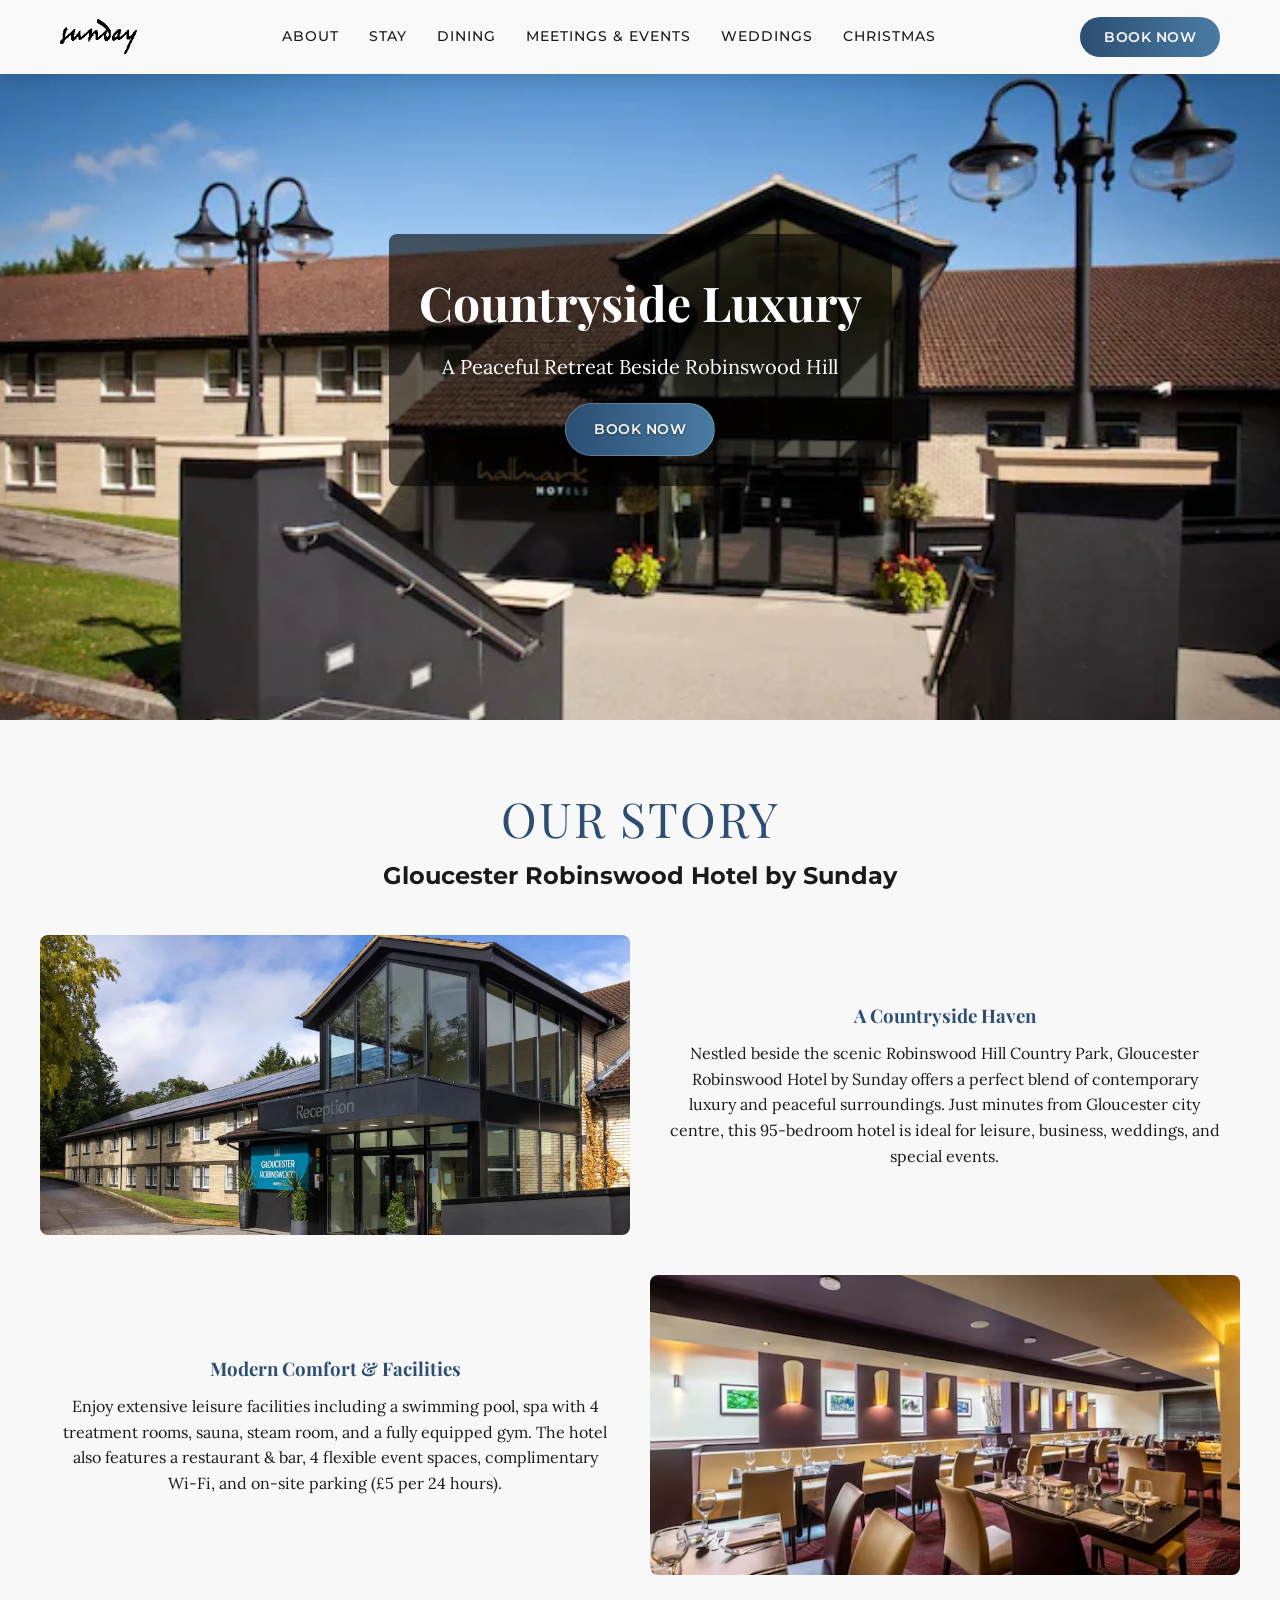
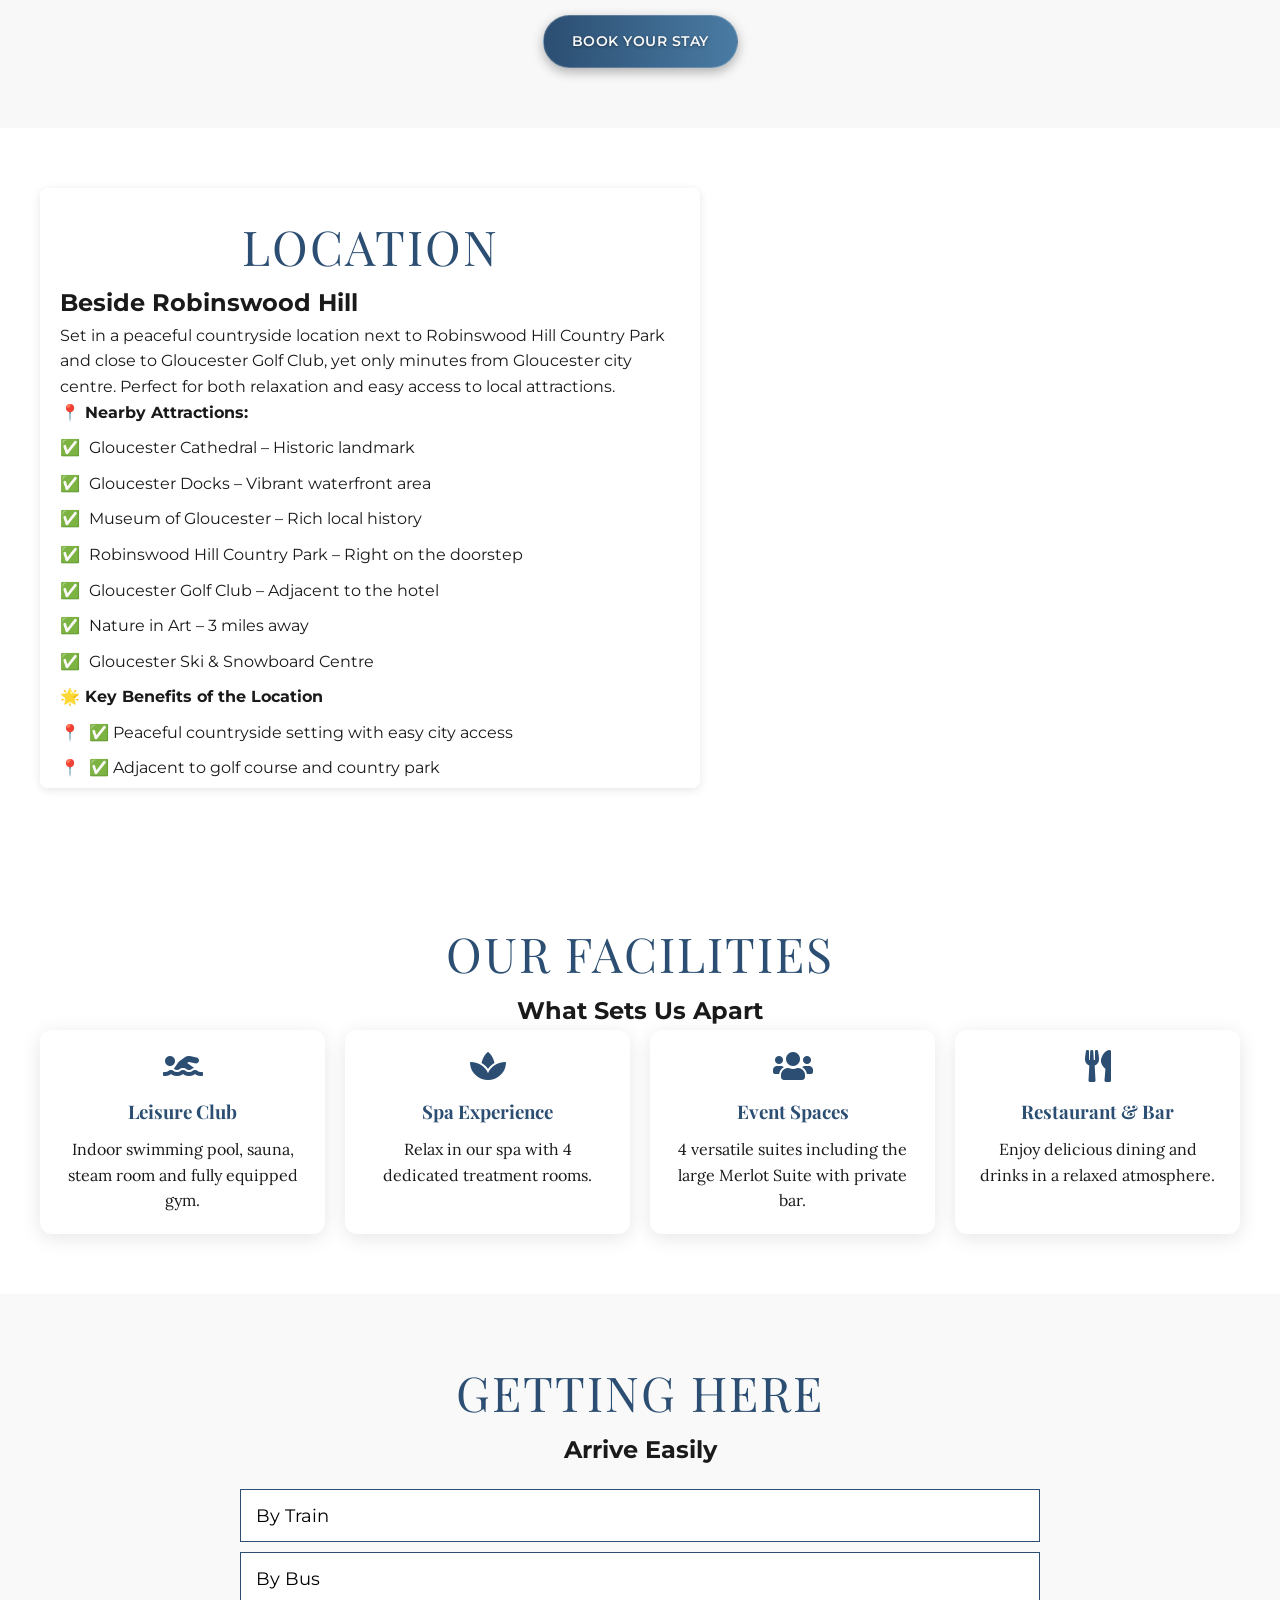
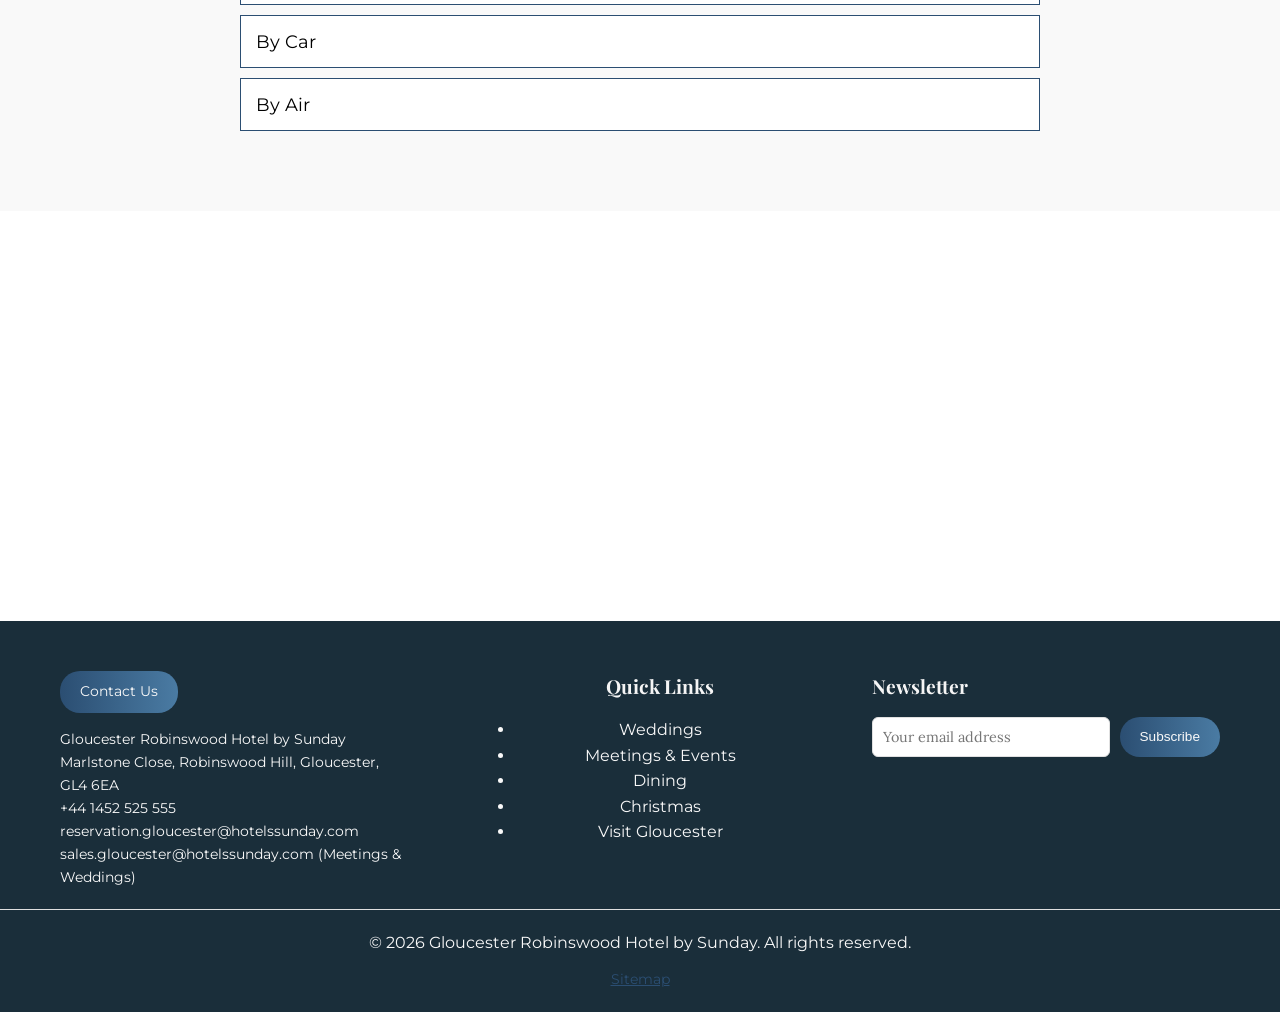
==== about.html @ 358e743c "upload" ====
<!doctype html>
<html lang="en">
  <head>
    <meta charset="UTF-8" />
    <meta name="viewport" content="width=device-width, initial-scale=1.0" />
    <meta
      name="description"
      content="Gloucester Robinswood Hotel by Sunday – Discover our luxury countryside hotel beside Robinswood Hill Country Park with 95 rooms, swimming pool, spa, gym, restaurant and versatile event spaces."
    />
    <meta
      name="keywords"
      content="Gloucester Robinswood Hotel, Robinswood Hotel Gloucester, luxury hotel Gloucester, hotel with swimming pool Gloucester, weddings Gloucester, meetings Gloucester"
    />
    <meta name="author" content="Gloucester Robinswood Hotel by Sunday" />
    <meta name="robots" content="index, follow" />

    <!-- Open Graph Meta Tags -->
    <meta property="og:title" content="Gloucester Robinswood Hotel by Sunday" />
    <meta
      property="og:description"
      content="Luxury countryside hotel beside Robinswood Hill Country Park offering 95 rooms, leisure facilities, spa, gym and event spaces."
    />
    <meta
      property="og:image"
      content="https://rougemonthotel.booksundays.com/images/exeter-cathedral-view.jpg"
    />
    <meta
      property="og:url"
      content="https://robinswoodhotel.booksundays.com/about.html"
    />
    <meta property="og:type" content="website" />

    <!-- Twitter Card Meta Tags -->
    <meta name="twitter:card" content="summary_large_image" />
    <meta
      name="twitter:title"
      content="Gloucester Robinswood Hotel by Sunday"
    />
    <meta
      name="twitter:description"
      content="Luxury countryside hotel beside Robinswood Hill Country Park offering 95 rooms, leisure facilities, spa, gym and event spaces."
    />
    <meta
      name="twitter:image"
      content="https://rougemonthotel.booksundays.com/images/exeter-cathedral-view.jpg"
    />

    <title>About Gloucester Robinswood Hotel by Sunday</title>
    <link rel="stylesheet" href="styles.css" />
    <link rel="stylesheet" href="about.css" />
    <link
      rel="stylesheet"
      href="https://cdnjs.cloudflare.com/ajax/libs/font-awesome/5.15.4/css/all.min.css"
    />
    <link rel="preconnect" href="https://fonts.googleapis.com" />
    <link rel="preconnect" href="https://fonts.gstatic.com" crossorigin />
    <link
      rel="icon"
      href="https://rougemonthotel.booksundays.com/images/favicon.ico"
      type="image/png"
      sizes="48x48"
    />
    <link
      rel="apple-touch-icon"
      href="https://rougemonthotel.booksundays.com/images/favicon.ico"
    />
    <link
      href="https://fonts.googleapis.com/css2?family=Montserrat:wght@400;500;700&family=Playfair+Display:wght@600&family=Lora:wght@400;500&display=swap"
      rel="stylesheet"
    />

    <!-- Structured Data (JSON-LD) -->
    <script type="application/ld+json">
      {
        "@context": "https://schema.org",
        "@type": "Hotel",
        "name": "Gloucester Robinswood Hotel by Sunday",
        "description": "Luxury countryside hotel beside Robinswood Hill Country Park with swimming pool, spa, gym, restaurant and event spaces.",
        "address": {
          "@type": "PostalAddress",
          "streetAddress": "Marlstone Close, Robinswood Hill",
          "addressLocality": "Gloucester",
          "addressRegion": "Gloucestershire",
          "postalCode": "GL4 6EA",
          "addressCountry": "UK"
        },
        "telephone": "+44 1452 525 555",
        "email": "reservation.gloucester@hotelssunday.com",
        "logo": "https://rougemonthotel.booksundays.com/images/favicon.ico",
        "url": "https://robinswoodhotel.booksundays.com/",
        "image": "https://rougemonthotel.booksundays.com/images/exeter-cathedral-view.jpg",
        "starRating": {
          "@type": "Rating",
          "ratingValue": "4"
        }
      }
    </script>
  </head>
  <body>
    <!-- Preloader -->
    <div class="preloader">
      <div class="loader"></div>
    </div>

    <!-- Header -->
    <header class="site-header">
      <div class="header-container">
        <div class="logo">
          <a href="index.html"
            ><img
              src="images/output-onlinepngtools.png"
              alt="Gloucester Robinswood Hotel by Sunday Logo"
              loading="lazy"
          /></a>
        </div>
        <div class="nav-container">
          <nav class="main-navigation" aria-label="Main Navigation">
            <ul class="nav-menu">
              <li class="has-dropdown">
                <a href="#about" aria-haspopup="true" aria-expanded="false"
                  >About</a
                >
                <ul class="dropdown-menu" aria-label="About submenu">
                  <li><a href="about.html">Our Story</a></li>
                  <li><a href="contact.html">Contact Us</a></li>
                  <!-- <li><a href="pet-policy.html">Pet Policy</a></li> -->
                  <li><a href="gallery.html">Gallery</a></li>
                  <li><a href="explore.html">Visit Gloucester</a></li>
                </ul>
              </li>
              <li class="has-dropdown">
                <a href="#stay" aria-haspopup="true" aria-expanded="false"
                  >Stay</a
                >
                <ul class="dropdown-menu" aria-label="Stay submenu">
                  <li><a href="rooms.html">Rooms & Suites</a></li>
                </ul>
              </li>
              <li><a href="dining.html">Dining</a></li>
              <li><a href="meetings.html">Meetings & Events</a></li>
              <li><a href="weddings.html">Weddings</a></li>
              <li><a href="christmas.html">Christmas</a></li>
            </ul>
          </nav>
        </div>
        <div class="nav-book">
          <a
            href="https://booking.emea.hkclients.com/index.html#/booking/search?pc=ENERR003&property_id=3be626f1-9f3f-45f9-8170-609f9473817e&url=https://www.oyorooms.com/gb/291853/"
            class="btn-book"
            >Book Now</a
          >
        </div>
        <div
          class="mobile-menu-toggle"
          role="button"
          aria-label="Toggle navigation"
          tabindex="0"
        >
          <span></span><span></span><span></span>
        </div>
      </div>
    </header>

    <!-- Hero Section -->
    <section id="hero" class="hero-section parallax">
      <div class="hero-content">
        <h1>Countryside Luxury</h1>
        <p>A Peaceful Retreat Beside Robinswood Hill</p>
        <a
          href="https://booking.emea.hkclients.com/index.html#/booking/search?pc=ENERR003&property_id=3be626f1-9f3f-45f9-8170-609f9473817e&url=https://www.oyorooms.com/gb/291853/"
          class="btn-primary"
          >Book Now</a
        >
      </div>
    </section>

    <!-- Hotel History / About -->
    <section class="history-section" id="history">
      <div class="section-label">Our Story</div>
      <h2>Gloucester Robinswood Hotel by Sunday</h2>
      <div class="history-container">
        <div class="history-card">
          <img
            src="images/facade.webp"
            alt="Gloucester Robinswood Hotel Exterior"
            loading="lazy"
          />
          <div class="history-content">
            <h3>A Countryside Haven</h3>
            <p>
              Nestled beside the scenic Robinswood Hill Country Park, Gloucester
              Robinswood Hotel by Sunday offers a perfect blend of contemporary
              luxury and peaceful surroundings. Just minutes from Gloucester
              city centre, this 95-bedroom hotel is ideal for leisure, business,
              weddings, and special events.
            </p>
          </div>
        </div>
        <div class="history-card reverse">
          <img
            src="images/lobby.avif"
            alt="Modern Hotel Interior"
            loading="lazy"
          />
          <div class="history-content">
            <h3>Modern Comfort & Facilities</h3>
            <p>
              Enjoy extensive leisure facilities including a swimming pool, spa
              with 4 treatment rooms, sauna, steam room, and a fully equipped
              gym. The hotel also features a restaurant & bar, 4 flexible event
              spaces, complimentary Wi-Fi, and on-site parking (£5 per 24
              hours).
            </p>
          </div>
        </div>
      </div>
      <a
        href="https://booking.emea.hkclients.com/index.html#/booking/search?pc=ENERR003&property_id=3be626f1-9f3f-45f9-8170-609f9473817e&url=https://www.oyorooms.com/gb/291853/"
        class="btn-primary"
        >Book Your Stay</a
      >
    </section>

    <!-- Location Description -->
    <section class="location-section" id="location">
      <div class="location-container">
        <div class="location-sidebar">
          <div class="section-label">Location</div>
          <h2>Beside Robinswood Hill</h2>
          <p>
            Set in a peaceful countryside location next to Robinswood Hill
            Country Park and close to Gloucester Golf Club, yet only minutes
            from Gloucester city centre. Perfect for both relaxation and easy
            access to local attractions.
          </p>
          <p><strong>📍 Nearby Attractions:</strong></p>
          <ul>
            <li>Gloucester Cathedral – Historic landmark</li>
            <li>Gloucester Docks – Vibrant waterfront area</li>
            <li>Museum of Gloucester – Rich local history</li>
            <li>Robinswood Hill Country Park – Right on the doorstep</li>
            <li>Gloucester Golf Club – Adjacent to the hotel</li>
            <li>Nature in Art – 3 miles away</li>
            <li>Gloucester Ski & Snowboard Centre</li>
          </ul>
          <p><strong>🌟 Key Benefits of the Location</strong></p>
          <ul>
            <li>✅ Peaceful countryside setting with easy city access</li>
            <li>✅ Adjacent to golf course and country park</li>
            <li>✅ Ideal base for leisure and family stays</li>
            <li>✅ Great for weddings and corporate events</li>
            <li>✅ Excellent transport links</li>
          </ul>
          <a href="#find-us" class="btn-primary">Getting Here</a>
        </div>
        <div class="location-map">
          <iframe
            src="https://www.google.com/maps/embed?pb=!1m18!1m12!1m3!1d2510.210067740491!2d-2.2198602!3d51.8355134!2m3!1f0!2f0!3f0!3m2!1i1024!2i768!4f13.1!3m3!1m2!1s0x487105ffd457f14b%3A0x4367ba7015c676b7!2sGloucester%20Robinswood%20Hotel%20By%20Sunday!5e0!3m2!1sen!2sin!4v1744190000000"
            width="600"
            height="450"
            style="border: 0"
            allowfullscreen=""
            loading="lazy"
            referrerpolicy="no-referrer-when-downgrade"
          >
          </iframe>
        </div>
      </div>
    </section>

    <!-- Values / Facilities Section -->
    <section class="values-section">
      <div class="section-label">Our Facilities</div>
      <h2>What Sets Us Apart</h2>
      <div class="values-container">
        <div class="value-card" data-animate>
          <i class="fas fa-swimmer"></i>
          <h3>Leisure Club</h3>
          <p>Indoor swimming pool, sauna, steam room and fully equipped gym.</p>
        </div>
        <div class="value-card" data-animate>
          <i class="fas fa-spa"></i>
          <h3>Spa Experience</h3>
          <p>Relax in our spa with 4 dedicated treatment rooms.</p>
        </div>
        <div class="value-card" data-animate>
          <i class="fas fa-users"></i>
          <h3>Event Spaces</h3>
          <p>
            4 versatile suites including the large Merlot Suite with private
            bar.
          </p>
        </div>
        <div class="value-card" data-animate>
          <i class="fas fa-utensils"></i>
          <h3>Restaurant & Bar</h3>
          <p>Enjoy delicious dining and drinks in a relaxed atmosphere.</p>
        </div>
      </div>
    </section>

    <!-- Transportation -->
    <section class="transportation-section" id="find-us">
      <div class="section-label">Getting Here</div>
      <h2>Arrive Easily</h2>
      <div class="transport-accordion">
        <div class="accordion-item">
          <button class="accordion-toggle" aria-expanded="false">
            By Train
          </button>
          <div class="accordion-content">
            <p>
              Nearest station: Gloucester Station – 3 miles (accessible via
              Number 10 bus every 10 minutes).
            </p>
          </div>
        </div>
        <div class="accordion-item">
          <button class="accordion-toggle" aria-expanded="false">By Bus</button>
          <div class="accordion-content">
            <p>
              Number 10 bus stops at “Matson Shops” – just a 5-minute walk from
              the hotel.
            </p>
          </div>
        </div>
        <div class="accordion-item">
          <button class="accordion-toggle" aria-expanded="false">By Car</button>
          <div class="accordion-content">
            <p><strong>From M5:</strong></p>
            <p>
              Exit at Junction 11A or Junction 12 and follow signs towards
              Robinswood Hill / Gloucester Golf Club.
            </p>
            <p>On-site parking available at £5 per 24 hours.</p>
          </div>
        </div>
        <div class="accordion-item">
          <button class="accordion-toggle" aria-expanded="false">By Air</button>
          <div class="accordion-content">
            <p>
              Gloucestershire Airport – 8.7 miles<br />Bristol International
              Airport – 45.3 miles
            </p>
          </div>
        </div>
      </div>
    </section>

    <!-- Map Section -->
    <section class="map-container">
      <iframe
        src="https://www.google.com/maps/embed?pb=!1m18!1m12!1m3!1d2510.210067740491!2d-2.2198602!3d51.8355134!2m3!1f0!2f0!3f0!3m2!1i1024!2i768!4f13.1!3m3!1m2!1s0x487105ffd457f14b%3A0x4367ba7015c676b7!2sGloucester%20Robinswood%20Hotel%20By%20Sunday!5e0!3m2!1sen!2sin!4v1744190000000"
        width="600"
        height="450"
        style="border: 0"
        allowfullscreen=""
        loading="lazy"
        referrerpolicy="no-referrer-when-downgrade"
      >
      </iframe>
    </section>

    <!-- Footer -->
    <footer class="site-footer" id="contact">
      <div class="footer-columns">
        <div class="footer-column contact-column">
          <a href="contact.html" class="footer-button">Contact Us</a>
          <address>
            Gloucester Robinswood Hotel by Sunday<br />
            Marlstone Close, Robinswood Hill, Gloucester, GL4 6EA<br />
            <a href="tel:+441452525555">+44 1452 525 555</a><br />
            <a href="mailto:reservation.gloucester@hotelssunday.com"
              >reservation.gloucester@hotelssunday.com</a
            ><br />
            <a href="mailto:sales.gloucester@hotelssunday.com"
              >sales.gloucester@hotelssunday.com</a
            >
            (Meetings & Weddings)
          </address>
        </div>
        <div class="footer-column quick-links-column">
          <h4>Quick Links</h4>
          <ul>
            <li><a href="weddings.html">Weddings</a></li>
            <li><a href="meetings.html">Meetings & Events</a></li>
            <li><a href="dining.html">Dining</a></li>
            <li><a href="christmas.html">Christmas</a></li>
            <li><a href="explore.html">Visit Gloucester</a></li>
          </ul>
        </div>
        <div class="footer-column newsletter">
          <h4>Newsletter</h4>
          <form
            action="https://formsubmit.co/sales.gloucester@hotelssunday.com"
            method="POST"
            class="newsletter-form"
          >
            <input
              type="email"
              name="email"
              placeholder="Your email address"
              required
              aria-label="Your Email"
            />
            <button class="btn" type="submit">Subscribe</button>
            <input type="hidden" name="_captcha" value="false" />
            <input
              type="hidden"
              name="_subject"
              value="New Newsletter Signup!"
            />
            <input
              type="hidden"
              name="_next"
              value="https://robinswoodhotel.booksundays.com/newsletter?subscribed=true"
            />
          </form>
        </div>
      </div>
      <div class="footer-bottom">
        <p>
          © 2026 Gloucester Robinswood Hotel by Sunday. All rights reserved.
        </p>
        <ul class="footer-legal">
          <!-- <li><a href="privacy.html">Privacy Policy</a></li> -->
          <!-- <li><a href="terms.html">Terms & Conditions</a></li> -->
          <li><a href="sitemap.xml">Sitemap</a></li>
        </ul>
      </div>
    </footer>

    <script src="script.js"></script>
    <script src="about.js"></script>
  </body>
</html>
---- styles.css ----
:root {
  --primary-color: #2b4e72;
  --secondary-color: #1a2e3a;
  --accent-color: #d4a373;
  --light-color: #f9f9f9;
  --dark-color: #1a1a1a;
  --border-color: #e0e0e0;
  --transition: all 0.3s ease;
  --shadow-light: 0 4px 16px rgba(0, 0, 0, 0.1);
  --shadow-dark: 0 8px 24px rgba(0, 0, 0, 0.2);
  --header-height: 60px;
}

@import url('https://fonts.googleapis.com/css2?family=Montserrat:wght@400;500;700&family=Playfair+Display:wght@600&family=Lora:wght@400;500&display=swap');

* {
  margin: 0;
  padding: 0;
  box-sizing: border-box;
}

html, body {
  width: 100%;
  max-width: 100vw;
  overflow-x: hidden;
  scroll-behavior: smooth;
}

body {
  font-family: 'Montserrat', sans-serif;
  font-weight: 400;
  font-size: 1rem;
  line-height: 1.6;
  color: var(--dark-color);
  background: white;
  background-attachment: fixed;
  position: relative;
}

/* Preloader */
.preloader {
  position: fixed;
  top: 0;
  left: 0;
  width: 100%;
  height: 100%;
  background: var(--light-color);
  display: flex;
  align-items: center;
  justify-content: center;
  z-index: 9999;
  transition: opacity 0.5s ease;
}

.preloader.hidden {
  opacity: 0;
  pointer-events: none;
}

.loader {
  width: 50px;
  height: 50px;
  border: 5px solid var(--primary-color);
  border-top-color: transparent;
  border-radius: 50%;
  animation: spin 1s linear infinite;
}

@keyframes spin {
  to { transform: rotate(360deg); }
}

/* Header */
.site-header {
  position: fixed;
  top: 0;
  left: 0;
  width: 100%;
  z-index: 1000;
  background: var(--light-color);
  box-shadow: var(--shadow-light);
  transition: var(--transition);
}

.site-header.scrolled {
  background: rgba(249, 249, 249, 0.95);
  backdrop-filter: blur(10px);
}

.header-container {
  display: flex;
  align-items: stretch;
  max-width: 1200px;
  margin: 0 auto;
  padding: 12px 20px;
}

.logo {
  flex: 0 0 auto;
  display: flex;
  align-items: center;
}

.logo img {
  max-height: 35px;
  width: auto;
  object-fit: contain;
  transition: var(--transition);
  margin-top: 7px;
}

.logo img:hover {
  transform: scale(1.1);
  filter: brightness(1.1);
}

.nav-container {
  flex: 1;
  display: flex;
  align-items: center;
  justify-content: center;
}

.nav-menu {
  display: flex;
  list-style: none;
  gap: 30px;
  margin: 0;
  padding: 0;
  align-items: center;
}

.main-navigation ul li a {
  color: var(--dark-color);
  font-weight: 500;
  font-size: 0.9rem;
  text-transform: uppercase;
  letter-spacing: 1px;
  text-decoration: none;
  position: relative;
  display: flex;
  align-items: center;
  height: 100%;
}

.main-navigation ul li a::after {
  content: '';
  position: absolute;
  bottom: -4px;
  left: 0;
  width: 0;
  height: 2px;
  background: var(--primary-color);
  transition: var(--transition);
}

.main-navigation ul li a:hover::after,
.main-navigation ul li a:focus::after {
  width: 100%;
}

.nav-menu li.has-dropdown {
  position: relative;
}

.nav-menu li .dropdown-menu {
  display: none;
  position: absolute;
  top: 100%;
  left: 0;
  background: var(--light-color);
  border: 1px solid var(--border-color);
  min-width: 200px;
  border-radius: 8px;
  box-shadow: var(--shadow-light);
  z-index: 999;
  transform: translateY(10px);
  opacity: 0;
  transition: all 0.4s ease;
  flex-direction: column;
  align-items: flex-start;
  padding: 10px 0;
}

.nav-menu li.has-dropdown:hover .dropdown-menu,
.nav-menu li.has-dropdown:focus-within .dropdown-menu {
  display: flex;
  transform: translateY(0);
  opacity: 1;
}

.nav-menu li .dropdown-menu li {
  width: 100%;
}

.nav-menu li .dropdown-menu a {
  display: block;
  padding: 12px 20px;
  color: var(--dark-color);
  font-weight: 400;
  font-size: 0.85rem;
  text-transform: none;
  letter-spacing: 0.5px;
  transition: var(--transition);
}

.nav-menu li .dropdown-menu a:hover,
.nav-menu li .dropdown-menu a:focus {
  background: var(--accent-color);
  color: var(--light-color);
}

.nav-book {
  display: flex;
  align-items: center;
  margin-left: auto;
}

.nav-book a.btn-book {
  background: linear-gradient(90deg, var(--primary-color), #4a7ba3);
  color: var(--light-color);
  font-size: 0.87rem;
  font-weight: 600;
  text-transform: uppercase;
  letter-spacing: 0.5px;
  text-decoration: none;
  border: none;
  padding: 12px 24px;
  border-radius: 24px;
  position: relative;
  overflow: hidden;
  z-index: 1;
  transition: var(--transition);
  display: flex;
  align-items: center;
  height: 40px;
}

.nav-book a.btn-book:hover,
.nav-book a.btn-book:focus {
  background: linear-gradient(90deg, var(--accent-color), #e8c2a3);
  color: var(--dark-color);
  transform: translateY(-3px);
  box-shadow: var(--shadow-dark);
}

/* Mobile Menu Toggle */
.mobile-menu-toggle {
  display: none;
  flex-direction: column;
  justify-content: center;
  cursor: pointer;
  z-index: 1001;
  width: 40px;
  height: 40px;
  padding: 0;
  margin-left: 10px;
}

.mobile-menu-toggle span {
  width: 30px;
  height: 4px;
  background: var(--accent-color);
  margin: 4px 0;
  transition: var(--transition);
}

.mobile-menu-toggle.active span:nth-child(1) {
  transform: rotate(45deg) translate(5px, 5px);
}

.mobile-menu-toggle.active span:nth-child(2) {
  opacity: 0;
}

.mobile-menu-toggle.active span:nth-child(3) {
  transform: rotate(-45deg) translate(5px, -5px);
}

/* Hero Slider */
.hero-slider {
  position: relative;
  height: calc(100vh - 60px);
  max-height: 650px;
  margin-top: 70px;
  overflow: hidden;
}

.slider-container {
  height: 100%;
  width: 100%;
  position: relative;
}

.slide {
  position: absolute;
  top: 0;
  left: 0;
  width: 100%;
  height: 100%;
  display: none;
  will-change: transform;
}

.slide.active {
  display: block;
}

.slide img {
  width: 100%;
  height: 100%;
  object-fit: cover;
  object-position: center;
  transform: scale(1.05);
  transition: transform 4s ease-in-out;
  will-change: transform;
  image-rendering: -webkit-optimize-contrast;
  image-rendering: crisp-edges;
}

.slide.active img {
  transform: scale(1);
}

.slide::after {
  content: "";
  position: absolute;
  top: 0;
  left: 0;
  width: 100%;
  height: 100%;
  background: rgba(0, 0, 0, 0.2);
  z-index: 1;
}

.slide-content {
  position: absolute;
  top: 38%;
  left: 50%;
  transform: translate(-50%, -30%);
  text-align: center;
  color: var(--light-color);
  width: 999px;
  padding: 25px;
  z-index: 2;
}

.slide-content h1 {
  font-family: 'Playfair Display', serif;
  font-size: clamp(2.5rem, 5vw, 3.2rem);
  font-weight: 700;
  margin-bottom: 20px;
  color: #fff;
  text-align: center;
  text-shadow: 
    0 2px 4px rgba(0, 0, 0, 0.8),
    0 4px 8px rgba(0, 0, 0, 0.6);
  letter-spacing: 0.5px;
  -webkit-text-stroke: 0.5px rgba(0, 0, 0, 0.3);
}

.slide-content p {
  font-family: 'Montserrat', sans-serif;
  font-size: clamp(0.9rem, 1.8vw, 1.05rem);
  background: rgba(0, 0, 0, 0.4);
  color: #f2f2f2;
  padding: 0.75rem 1.25rem;
  border-radius: 10px;
  margin-bottom: 16px;
  line-height: 1.6;
  border: 1px solid rgba(255, 255, 255, 0.15);
  text-shadow: 0 1px 2px rgba(0, 0, 0, 0.6);
  backdrop-filter: blur(2px);
}

.btn-primary {
  margin: 0 10px;
  display: inline-block;
  background: linear-gradient(90deg, var(--primary-color), #4a7ba3);
  color: var(--light-color);
  text-shadow: 0 1px 3px rgba(0, 0, 0, 0.4);
  padding: 14px 28px;
  border-radius: 28px;
  font-size: 0.875rem;
  font-weight: 600;
  text-transform: uppercase;
  letter-spacing: 0.5px;
  box-shadow: 0 4px 12px rgba(0, 0, 0, 0.3);
  border: 1px solid rgba(255, 255, 255, 0.2);
  text-decoration: none;
  transition: var(--transition);
}

.btn-primary:hover,
.btn-primary:focus {
  background: linear-gradient(90deg, var(--accent-color), #e8c2a3);
  color: var(--dark-color);
  transform: translateY(-3px);
  box-shadow: var(--shadow-dark);
}

.slider-controls {
  position: absolute;
  top: 50%;
  width: 100%;
  display: flex;
  justify-content: space-between;
  padding: 0 20px;
  transform: translateY(-50%);
}

.slider-controls button {
  background: rgba(249, 249, 249, 0.7);
  border: none;
  width: 40px;
  height: 40px;
  border-radius: 50%;
  cursor: pointer;
  font-size: 1.25rem;
  color: var(--dark-color);
  transition: var(--transition);
}

.slider-controls button:hover,
.slider-controls button:focus {
  background: var(--light-color);
}

.slider-dots {
  position: absolute;
  bottom: 20px;
  left: 50%;
  transform: translateX(-50%);
  display: flex;
  gap: 8px;
}

.dot {
  width: 10px;
  height: 10px;
  border-radius: 50%;
  background: rgba(249, 249, 249, 0.5);
  cursor: pointer;
  transition: var(--transition);
}

.dot.active {
  background: var(--light-color);
}

/* Section Transition Quote */
.section-transition-quote {
  padding: 50px 20px;
  background: linear-gradient(120deg, var(--light-color) 80%, var(--primary-color) 100%);
  text-align: center;
  position: relative;
  overflow: hidden;
}

.quote-box {
  max-width: 900px;
  margin: 0 auto;
  padding: 25px;
  background: rgba(255, 255, 255, 0.95);
  border-radius: 12px;
  box-shadow: var(--shadow-light);
  border: 2px solid var(--primary-color);
  backdrop-filter: blur(4px);
}

.quote-text {
  font-family: 'Playfair Display', serif;
  font-size: clamp(1rem, 2vw, 1.3rem);
  font-style: italic;
  background: linear-gradient(90deg, var(--primary-color), #4a7ba3);
  background-clip: text;
  -webkit-background-clip: text;
  color: transparent;
}

/* Highlights Showcase */
.highlights-showcase {
  padding: 80px 0 80px 60px;
  background: var(--light-color);
  position: relative;
}

.highlights-showcase::before {
  content: "";
  position: absolute;
  top: 60px;
  left: 20px;
  width: 30px;
  height: calc(100% - 120px);
  background: linear-gradient(180deg, var(--secondary-color), var(--primary-color));
  border-radius: 4px;
}

.section-label {
  font-family: 'Playfair Display', serif;
  font-size: 3rem;
  color: var(--primary-color);
  text-transform: uppercase;
  letter-spacing: 2px;
  text-align: center;
}

.highlight-grid {
  display: grid;
  grid-template-columns: repeat(auto-fit, minmax(280px, 1fr));
  gap: 30px;
  max-width: 1200px;
  margin: 0 auto;
}

.highlight-card {
  border-radius: 12px;
  overflow: hidden;
  box-shadow: var(--shadow-light);
  transition: var(--transition);
  position: relative;
}

.highlight-card:hover {
  transform: translateY(-10px) rotate(2deg);
  box-shadow: var(--shadow-dark);
}

.highlight-card img {
  width: 100%;
  height: 280px;
  object-fit: cover;
  transition: transform 0.5s ease;
}

.highlight-card:hover img {
  transform: scale(1.1);
}

.highlight-overlay {
  position: absolute;
  inset: 0;
  background: linear-gradient(180deg, rgba(43, 78, 114, 0.7), rgba(0, 0, 0, 0.5));
  opacity: 0;
  display: flex;
  align-items: center;
  justify-content: center;
  transition: var(--transition);
}

.highlight-card:hover .highlight-overlay {
  opacity: 1;
}

.highlight-title {
  font-family: 'Playfair Display', serif;
  font-size: clamp(1.3rem, 2vw, 1.6rem);
  color: var(--light-color);
  text-align: center;
}

/* Magazine Sections */
.magazine-section {
  display: flex;
  align-items: flex-start;
  max-width: 1200px;
  margin: 60px auto;
  padding: 0 20px;
  gap: 40px;
}

.magazine-section.reverse {
  flex-direction: row-reverse;
}

.single-banner {
  flex: 0 0 50%; 
  position: relative;
}

.single-banner img {
  width: 100%;
  height: 400px; 
  object-fit: fill; 
  object-position: center;
  border-radius: 12px;
  box-shadow: var(--shadow-light);
  image-rendering: auto; 
  display: block; 
}

.magazine-content {
  flex: 0 0 50%;
  padding: 20px;
  text-align: center;
}

.magazine-content h2 {
  font-family: 'Playfair Display', serif;
  font-size: clamp(1.8rem, 3vw, 2.2rem);
  color: var(--secondary-color);
  margin-bottom: 15px;
}

.magazine-content p {
  font-family: 'Lora', serif;
  font-size: 1rem;
  color: var(--dark-color);
  margin-bottom: 20px;
}

/* Wedding Section */
/* Wedding Section */
.wedding-section {
  padding: 100px 20px;
  background: url('https://images.unsplash.com/photo-1519225421980-715cb0215aed?ixlib=rb-4.0.3&auto=format&fit=crop&w=1920&q=80') no-repeat center center/cover;
  background-attachment: fixed;
  position: relative;
  overflow: hidden;
  min-height: 800px;
}

.wedding-section::before {
  content: '';
  position: absolute;
  top: 0;
  left: 0;
  width: 100%;
  height: 100%;
  background: linear-gradient(180deg, rgba(249, 249, 249, 0.85), rgba(249, 249, 249, 0.9));
  z-index: 1;
}

.wedding-content {
  max-width: 900px;
  margin: 0 auto 60px;
  text-align: center;
  position: relative;
  z-index: 2;
}

.wedding-content h2 {
  font-family: 'Playfair Display', serif;
  font-size: clamp(2.2rem, 4vw, 2.8rem);
  color: var(--secondary-color);
  margin-bottom: 25px;
  text-shadow: 0 1px 4px rgba(0, 0, 0, 0.2);
}

.wedding-content p {
  font-family: 'Lora', serif;
  font-size: 1.1rem;
  color: var(--dark-color);
  line-height: 1.8;
  max-width: 700px;
  margin: 0 auto 20px;
}

.wedding-spaces {
  display: grid;
  grid-template-columns: repeat(auto-fit, minmax(320px, 1fr));
  gap: 40px;
  max-width: 1200px;
  margin: 0 auto 60px;
  position: relative;
  z-index: 2;
}

.wedding-space {
  border-radius: 16px;
  overflow: hidden;
  box-shadow: var(--shadow-light);
  transition: transform 0.4s ease, box-shadow 0.4s ease;
  background: var(--light-color);
}

.wedding-space:hover {
  transform: translateY(-12px) scale(1.02);
  box-shadow: var(--shadow-dark);
}

.wedding-space-image {
  position: relative;
  overflow: hidden;
}

.wedding-space img {
  width: 100%;
  height: 280px;
  object-fit: cover;
  object-position: center;
  image-rendering: auto;
  transition: transform 0.5s ease;
}

.wedding-space:hover img {
  transform: scale(1.1);
}

.wedding-space-content {
  padding: 25px;
  text-align: center;
}

.wedding-space h3 {
  font-family: 'Playfair Display', serif;
  font-size: 1.5rem;
  color: var(--dark-color);
  margin-bottom: 15px;
}

.wedding-space p {
  font-family: 'Lora', serif;
  font-size: 1rem;
  color: var(--dark-color);
  line-height: 1.7;
}


/* Things To Do Section */
.things-section {
  padding: 60px 20px;
  background: var(--light-color);
}

.things-grid {
  display: grid;
  grid-template-columns: repeat(auto-fit, minmax(280px, 1fr));
  gap: 20px;
  max-width: 1200px;
  margin: 0 auto;
}

.thing-card {
  border-radius: 12px;
  overflow: hidden;
  box-shadow: var(--shadow-light);
  transition: var(--transition);
  position: relative;
}

.thing-card:hover {
  transform: translateY(-10px);
  box-shadow: var(--shadow-dark);
}

.thing-card img {
  width: 100%;
  height: 200px;
  object-fit: cover;
  transition: transform 0.5s ease;
}

.thing-card:hover img {
  transform: scale(1.1);
}

.thing-info {
  padding: 15px;
  background: var(--light-color);
  text-align: center;
}

.thing-info a {
  color: var(--primary-color);
  text-decoration: none;
  font-weight: 500;
  font-family: 'Lora', serif;
}

.thing-info a:hover {
  text-decoration: underline;
}

/* Transportation Section */
.transportation-section {
  padding: 60px 20px;
  text-align: center;
}

.transport-accordion {
  max-width: 800px;
  margin: 20px auto;
}

.accordion-item {
  margin-bottom: 10px;
}

.accordion-toggle {
  width: 100%;
  padding: 15px;
  background: #fff;
  border: 1px solid var(--primary-color);
  font-family: 'Montserrat', sans-serif;
  font-size: 1.1rem;
  cursor: pointer;
  text-align: left;
  transition: background 0.3s;
}

.accordion-toggle:hover, .accordion-toggle.active {
  background: var(--primary-color);
  color: #fff;
}

.accordion-content {
  display: none;
  padding: 20px;
  background: #fff;
  border: 1px solid #ddd;
  border-top: none;
  font-family: 'Lora', serif;
}

.accordion-content.active {
  display: block;
}

/* Pet Policy Section */
.pet-policy-section {
  padding: 60px 20px;
  background: var(--light-color);
  text-align: center;
}

.pet-policy-section h2 {
  font-family: 'Playfair Display', serif;
  font-size: clamp(2rem, 3vw, 2.5rem);
  color: var(--secondary-color);
  margin-bottom: 20px;
}

.pet-policy-section p {
  font-family: 'Lora', serif;
  font-size: 1rem;
  max-width: 800px;
  margin: 0 auto 20px;
}


/* Map Section */
.map-container {
  margin: 20px auto;
  max-width: 800px;
  height: 350px;
}

.map-container iframe {
  border-radius: 8px;
  width: 100%;
  height: 100%;
  display: block;
}

/* Footer */
.site-footer {
  padding: 50px 0 20px;
  background: var(--secondary-color);
  color: var(--light-color);
}

.footer-columns {
  display: flex;
  justify-content: space-between;
  gap: 40px;
  max-width: 1200px;
  margin: 0 auto 20px;
  padding: 0 20px;
}

.footer-column.contact-column {
  flex: 0 0 30%;
  margin-right: 40px;
}

.footer-column.quick-links-column {
  flex: 0 0 25%;
  text-align: center;
}

.footer-column.newsletter {
  flex: 0 0 30%;
}

.footer-column h4 {
  font-family: 'Playfair Display', serif;
  font-size: 1.2rem;
  color: whitesmoke;
  margin-bottom: 15px;
}

.footer-column address {
  font-style: normal;
  font-size: 0.9rem;
}

.footer-column a {
  color: var(--light-color);
  text-decoration: none;
  transition: var(--transition);
}

.footer-column a:hover {
  color: var(--accent-color);
}

.footer-button {
  display: inline-block;
  background: linear-gradient(90deg, var(--primary-color), #4a7ba3);
  color: var(--light-color);
  padding: 10px 20px;
  border-radius: 20px;
  font-size: 0.85rem;
  margin-bottom: 15px;
}

.newsletter-form {
  display: flex;
  gap: 10px;
}

.newsletter-form input {
  padding: 10px;
  border: 1px solid var(--border-color);
  border-radius: 6px;
  font-family: 'Lora', serif;
  font-size: 0.9rem;
  flex: 1;
}

.newsletter-form button {
  background: linear-gradient(90deg, var(--primary-color), #4a7ba3);
  color: var(--light-color);
  padding: 10px 20px;
  border-radius: 20px;
  font-size: 0.85rem;
  border: none;
  cursor: pointer;
  transition: var(--transition);
}

.newsletter-form button:hover,
.newsletter-form button:focus {
  background: linear-gradient(90deg, var(--accent-color), #e8c2a3);
  color: var(--dark-color);
}

.footer-bottom {
  text-align: center;
  padding-top: 20px;
  border-top: 1px solid var(--border-color);
}

.footer-legal {
  list-style: none;
  display: flex;
  justify-content: center;
  gap: 15px;
  margin-top: 10px;
}

.footer-legal a {
  font-size: 0.85rem;
  color: var(--primary-color);
}

/* Responsive Styles */
@media (max-width: 992px) {
  .highlight-grid,
  .things-grid {
    grid-template-columns: repeat(auto-fit, minmax(250px, 1fr));
  }

  .magazine-section {
    flex-direction: column;
    align-items: center;
  }

  .magazine-section.reverse {
    flex-direction: column;
  }

  .magazine-content {
    flex: 0 0 100%;
    padding: 15px;
  }

  .magazine-content h2 {
    font-size: clamp(1.6rem, 2.8vw, 2rem);
  }

  .magazine-content p {
    font-size: 0.95rem;
  }

  .footer-columns {
    flex-direction: column;
    align-items: center;
    text-align: center;
  }

  .footer-column.contact-column {
    margin-right: 0;
  }

  .footer-column.quick-links-column {
    margin: 20px 0;
  }
}

@media (max-width: 768px) {
  .header-container {
    flex-wrap: wrap;
    justify-content: space-between;
    padding: 0 15px;
    height: auto;
    min-height: var(--header-height);
  }

  .nav-container {
    display: none;
    position: fixed;
    top: 0;
    left: 0;
    width: 100%;
    height: 100vh;
    background: var(--light-color);
    padding: 80px 20px;
    z-index: 1000;
  }

  .nav-container.active {
    display: block;
  }

  .nav-menu {
    flex-direction: column;
    align-items: center;
    gap: 20px;
    margin-left: 0;
  }

  .nav-menu li .dropdown-menu {
    position: static;
    width: 100%;
    transform: translateY(0);
    opacity: 1;
    display: none;
    border: none;
    box-shadow: none;
    background: transparent;
    padding: 10px 0;
  }

  .nav-menu li.has-dropdown.active .dropdown-menu {
    display: flex;
  }

  .nav-menu li .dropdown-menu a {
    text-align: center;
    padding: 10px 15px;
    font-size: 0.9rem;
  }

  .nav-book {
    margin: 10px auto;
    text-align: center;
  }

  .nav-book a.btn-book {
    width: 100%;
    max-width: 200px;
    padding: 10px 24px;
    height: 40px;
  }

  .mobile-menu-toggle {
    display: flex;
  }

  .slide-content {
    padding: 15px;
    background: rgba(0, 0, 0, 0.55);
    width: 90vw;
  }

  .slide-content h1 {
    font-size: clamp(1.5rem, 3vw, 1.75rem);
    text-shadow: 0 2px 5px rgba(0, 0, 0, 0.7);
    -webkit-text-stroke: 0.3px rgba(0, 0, 0, 0.3);
  }

  .slide-content p {
    font-size: clamp(0.75rem, 1.5vw, 0.875rem);
    padding: 10px 15px;
    text-shadow: 0 2px 4px rgba(0, 0, 0, 0.6);
    background: rgba(0, 0, 0, 0.6);
  }

  .btn-primary {
    padding: 10px 20px;
    font-size: 0.75rem;
    text-shadow: 0 1px 2px rgba(0, 0, 0, 0.4);
  }
}

@media (max-width: 600px) {
  .slide-content h1 {
    font-size: clamp(1.5rem, 3vw, 1.75rem);
    text-shadow: 0 2px 5px rgba(0, 0, 0, 0.7);
    -webkit-text-stroke: 0.3px rgba(0, 0, 0, 0.3);
  }

  .slide-content p {
    font-size: clamp(0.75rem, 1.5vw, 0.875rem);
    padding: 10px 15px;
    text-shadow: 0 2px 4px rgba(0, 0, 0, 0.6);
    background: rgba(0, 0, 0, 0.6);
  }

  .btn-primary {
    padding: 10px 20px;
    font-size: 0.75rem;
    text-shadow: 0 1px 2px rgba(0, 0, 0, 0.4);
  }
}

/* Modal Styles */
.modal {
  position: fixed;
  top: 0;
  left: 0;
  width: 100%;
  height: 100%;
  background: rgba(0, 0, 0, 0.8);
  display: none;
  align-items: center;
  justify-content: center;
  z-index: 1000;
}

.modal.active {
  display: flex;
}

.modal-content {
  background: var(--light-color);
  padding: 20px;
  border-radius: 12px;
  max-width: 90%;
  max-height: 90%;
  overflow: auto;
  position: relative;
  text-align: center;
}

.modal-content img {
  max-width: 100%;
  height: auto;
}

.modal-content p {
  font-family: 'Lora', serif;
  font-size: 1rem;
  color: var(--dark-color);
  margin: 15px 0;
}

.modal-content button {
  margin-top: 15px;
  background: var(--primary-color);
  color: var(--light-color);
  padding: 10px 20px;
  border-radius: 20px;
  border: none;
  cursor: pointer;
  transition: var(--transition);
}

.modal-content button:hover,
.modal-content button:focus {
  background: var(--accent-color);
  color: var(--dark-color);
}
---- about.css ----
/* Hero Section */
.hero-section {
    position: relative;
    height: 80vh;
    background: url('images/facade-2.webp');
    background-size: contain;
    background-repeat: no-repeat;
    background-position: center center;
    display: flex;
    align-items: center;
    justify-content: center;
    text-align: center;
}

.hero-section.parallax {
    background-attachment: fixed;
    background-size: cover;
}

.hero-content {
    background: rgba(0, 0, 0, 0.6);
    padding: 30px;
    border-radius: 8px;
    color: #fff;
}

.hero-content h1 {
    font-family: 'Playfair Display', serif;
    font-size: 3rem;
    margin-bottom: 10px;
}

.hero-content p {
    font-family: 'Lora', serif;
    font-size: 1.25rem;
    margin-bottom: 20px;
}

@media (max-width: 768px) {
    .hero-section {
        height: 60vh;
    }
    .hero-content h1 {
        font-size: 2rem;
    }
}

/* History Section */
.history-section {
    padding: 60px 20px;
    background-color: #f8f8f8;
    text-align: center;
}

.history-container {
    max-width: 1200px;
    margin: 0 auto;
}

.history-card {
    display: flex;
    align-items: center;
    margin: 40px 0;
    gap: 20px;
}

.history-card.reverse {
    flex-direction: row-reverse;
}

.history-card img {
    width: 50%;
    height: 300px;
    object-fit: cover;
    border-radius: 8px;
}

.history-content {
    width: 50%;
    padding: 20px;
    font-family: 'Lora', serif;
}

.history-content h3 {
    font-family: 'Playfair Display', serif;
    color: var(--primary-color);
    margin-bottom: 10px;
}

@media (max-width: 768px) {
    .history-card, .history-card.reverse {
        flex-direction: column;
    }
    .history-card img, .history-content {
        width: 100%;
    }
}

/* Location Section */
.location-section {
    padding: 60px 20px;
}

.location-container {
    display: grid;
    grid-template-columns: 55% 45%;
    align-items: start;
    gap: 30px;
    max-width: 1200px;
    margin: 0 auto;
}

.location-sidebar {
    padding: 20px;
    background: #fff;
    border-radius: 8px;
    box-shadow: 0 2px 10px rgba(0, 0, 0, 0.1);
    max-height: 600px;
    overflow-y: auto;
}

.location-sidebar ul {
    list-style: none;
    padding: 0;
}

.location-sidebar li {
    margin: 10px 0;
}

.location-sidebar li::before {
    content: '📍 ';
    margin-right: 5px;
}

.location-sidebar p:nth-of-type(2) + ul li::before {
    content: '✅ ';
}

.location-map {
    width: 100%;
}

.location-map iframe {
    width: 100%;
    height: 600px;
    border-radius: 8px;
}

@media (max-width: 992px) {
    .location-container {
        grid-template-columns: 1fr;
    }
    .location-sidebar {
        max-height: none;
        overflow-y: visible;
    }
}

@media (max-width: 768px) {
    .location-container {
        flex-direction: column;
    }
    .location-sidebar, .location-map {
        width: 100%;
    }
    .location-map iframe {
        height: 400px;
    }
}

/* Values Section */
.values-section {
    padding: 60px 20px;
    text-align: center;
}

.values-container {
    max-width: 1200px;
    margin: 0 auto;
    display: grid;
    grid-template-columns: repeat(auto-fit, minmax(250px, 1fr));
    gap: 20px;
}

.value-card {
    background: #fff;
    border-radius: 12px;
    box-shadow: 0 4px 20px rgba(0, 0, 0, 0.1);
    padding: 20px;
    transition: transform 0.3s;
}

.value-card:hover {
    transform: translateY(-10px);
}

.value-card i {
    font-size: 2rem;
    color: var(--primary-color);
    margin-bottom: 15px;
}

.value-card h3 {
    font-family: 'Playfair Display', serif;
    color: var(--primary-color);
    margin-bottom: 10px;
}

.value-card p {
    font-family: 'Lora', serif;
}

.value-card[data-animate] {
    opacity: 0;
    transform: translateY(20px);
    transition: opacity 0.5s ease, transform 0.5s ease;
}

.value-card[data-animate].visible {
    opacity: 1;
    transform: translateY(0);
}

/* Transportation Section */
.transportation-section {
    padding: 60px 20px;
    background: var(--light-color);
    text-align: center;
}

.transport-accordion {
    max-width: 800px;
    margin: 20px auto;
}

.accordion-item {
    margin-bottom: 10px;
}

.accordion-toggle {
    width: 100%;
    padding: 15px;
    background: #fff;
    border: 1px solid var(--primary-color);
    font-family: 'Montserrat', sans-serif;
    font-size: 1.1rem;
    cursor: pointer;
    text-align: left;
    transition: background 0.3s ease, color 0.3s ease;
}

.accordion-toggle:hover, .accordion-toggle.active {
    background: var(--primary-color);
    color: #fff;
}

.accordion-content {
    display: none;
    padding: 20px;
    background: #fff;
    border: 1px solid var(--border-color);
    border-top: none;
    font-family: 'Lora', serif;
    font-size: 1rem;
    line-height: 1.7;
    transition: max-height 0.3s ease;
}

.accordion-content.active {
    display: block;
    max-height: 500px;
}

.map-container {
    margin: 20px auto;
    max-width: 800px;
    height: 350px;
    margin-bottom: 40px;
}

.map-container iframe {
    border-radius: 8px;
    width: 100%;
    height: 100%;
    display: block;
}
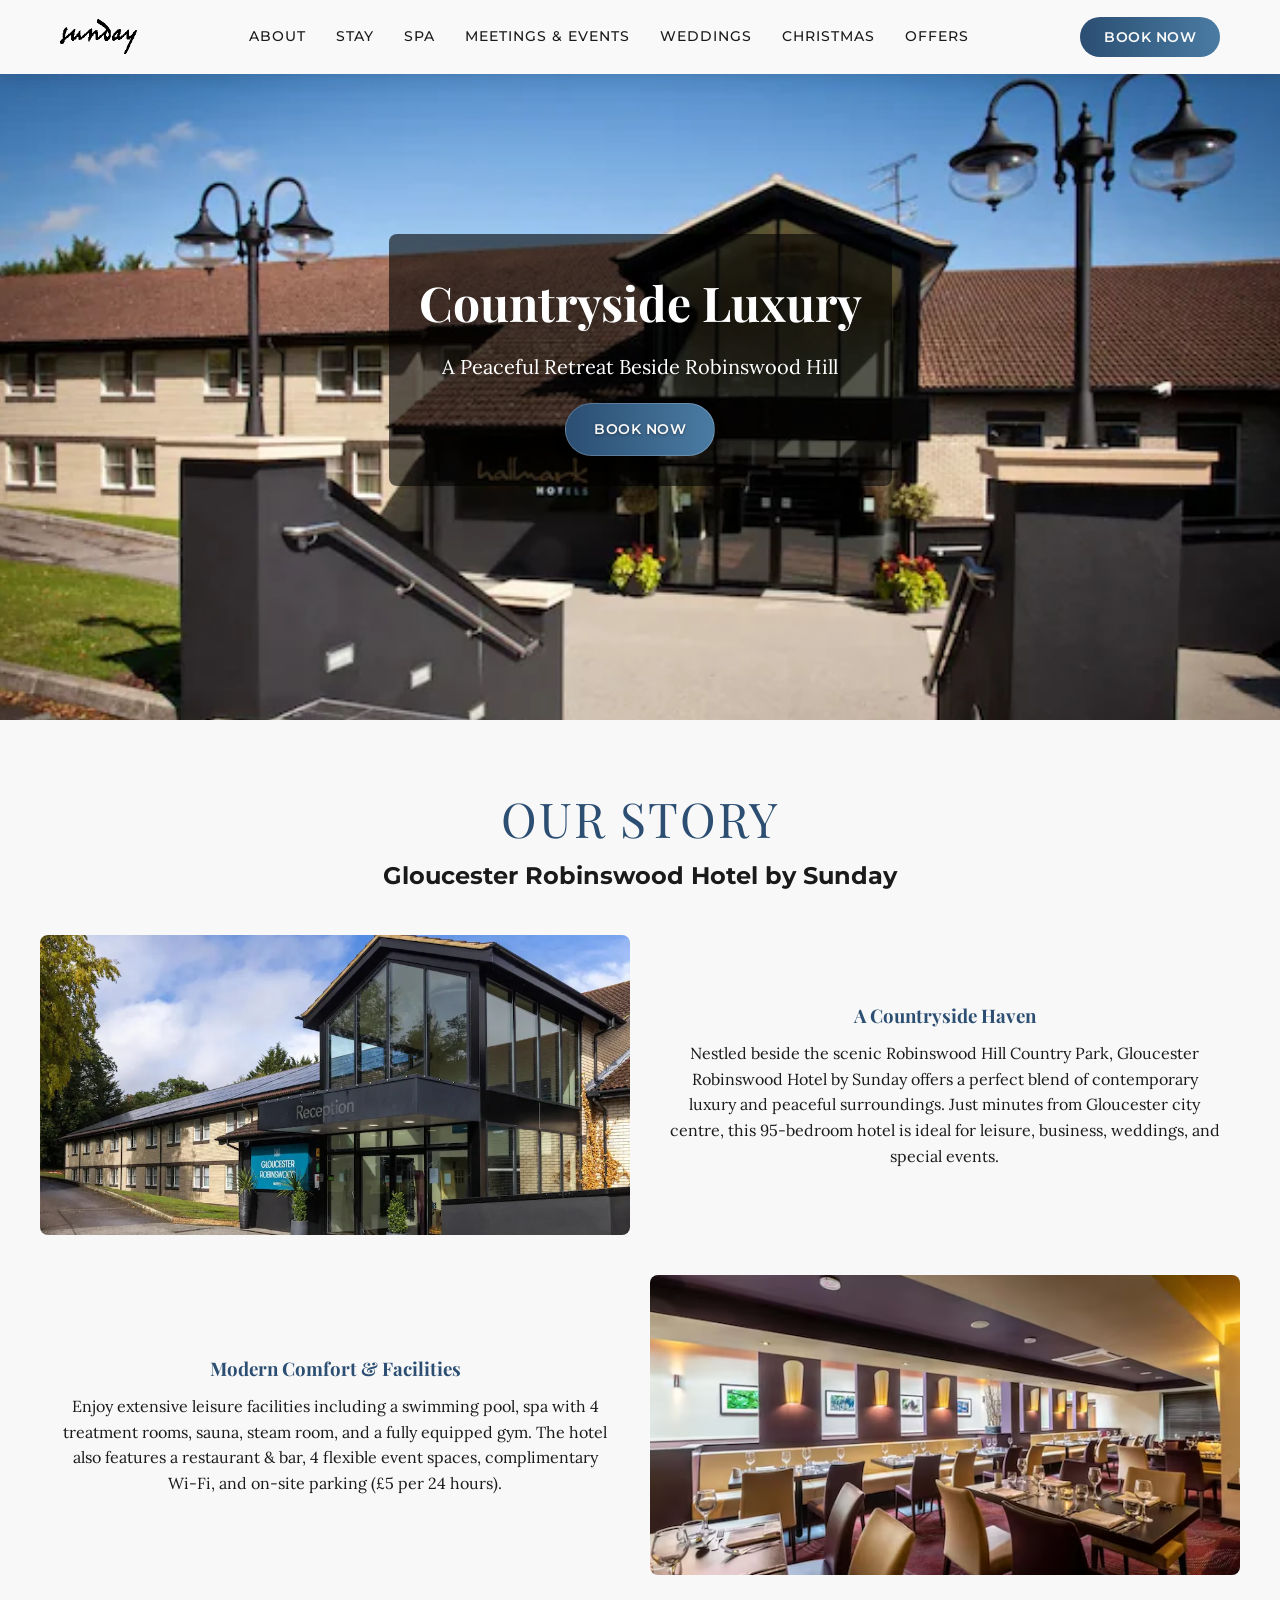
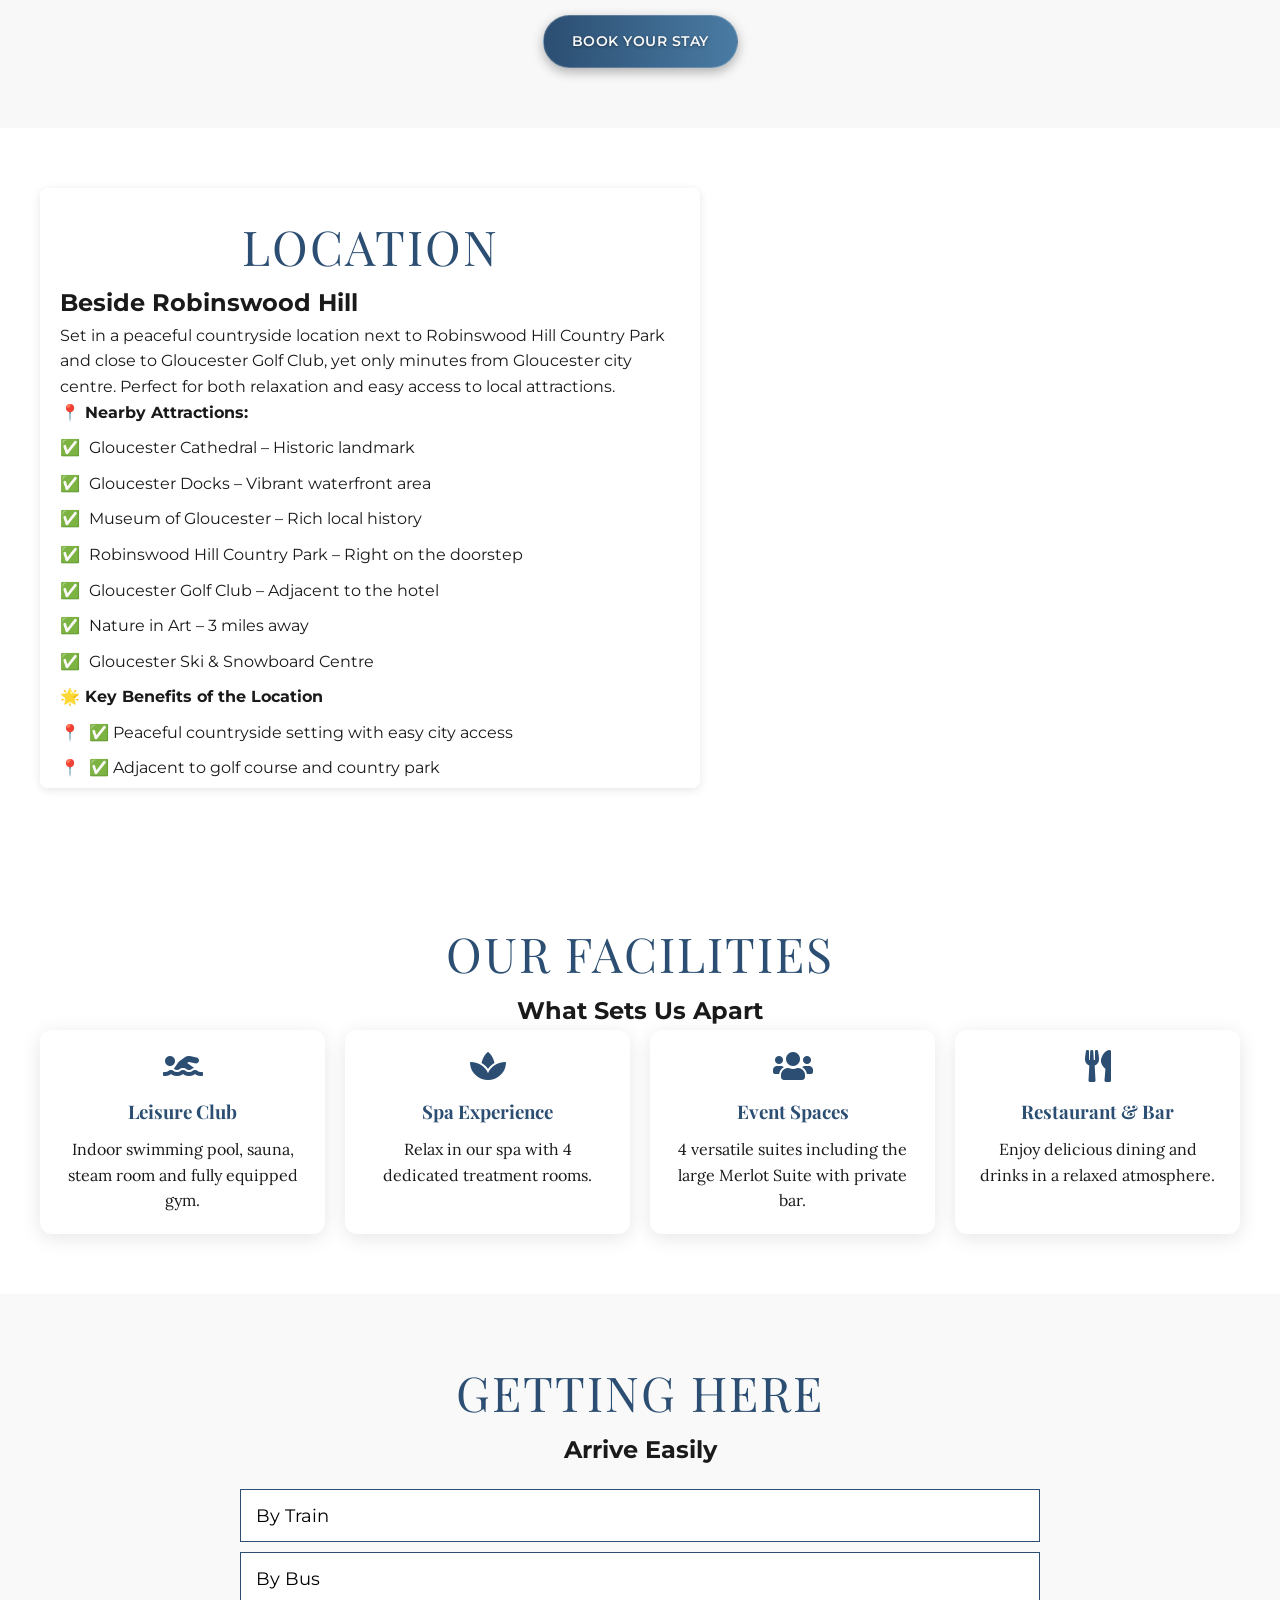
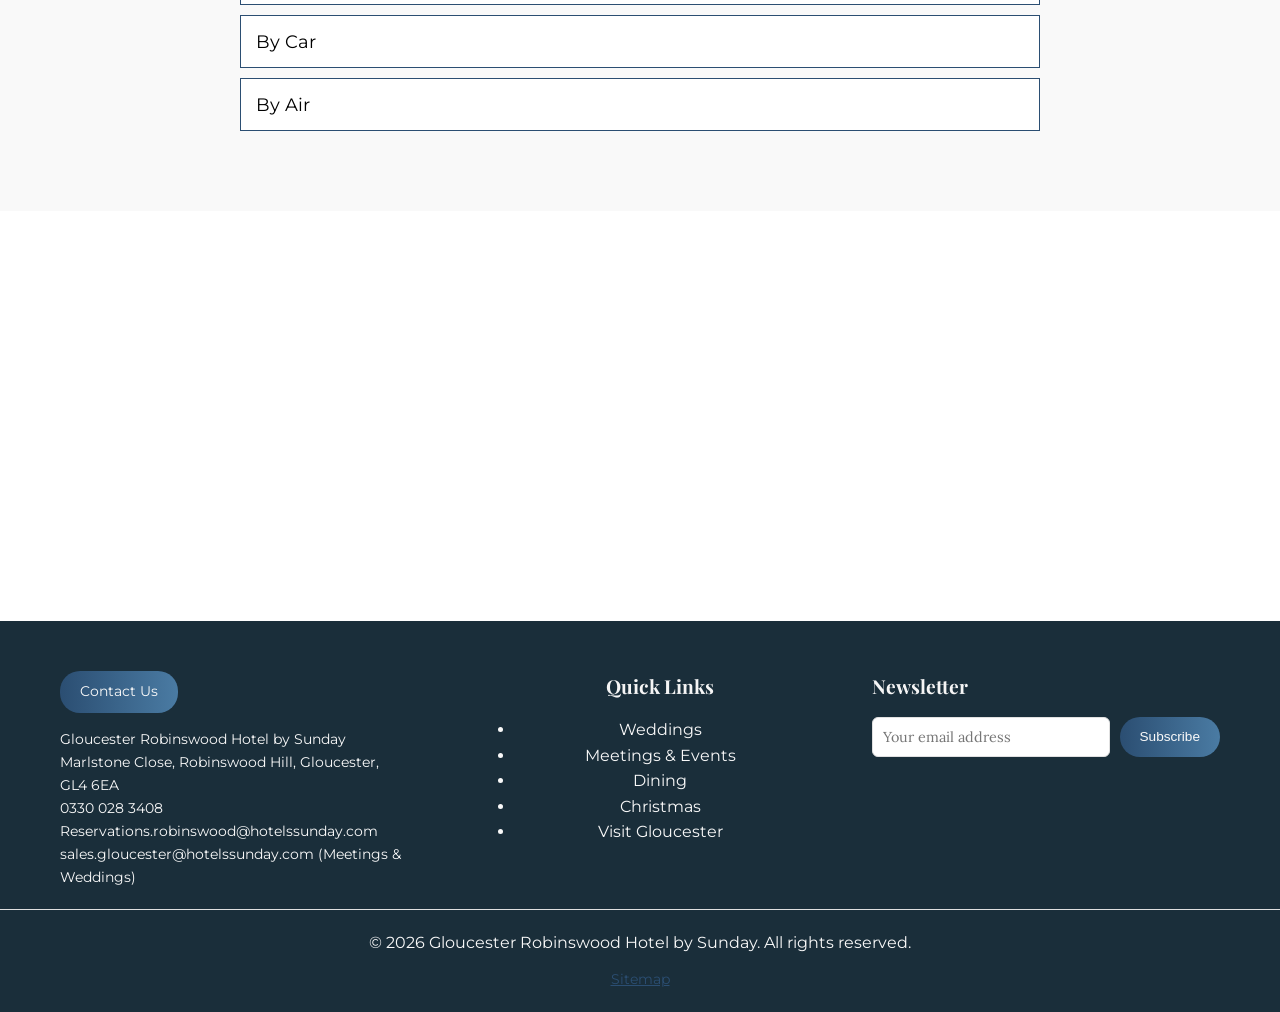
==== commit 82e717af: "update - 23/4" ====
--- a/about.html
+++ b/about.html
@@ -84,8 +84,8 @@
           "postalCode": "GL4 6EA",
           "addressCountry": "UK"
         },
-        "telephone": "+44 1452 525 555",
-        "email": "reservation.gloucester@hotelssunday.com",
+        "telephone": "0330 028 3408",
+        "email": "Reservations.robinswood@hotelssunday.com",
         "logo": "https://rougemonthotel.booksundays.com/images/favicon.ico",
         "url": "https://robinswoodhotel.booksundays.com/",
         "image": "https://rougemonthotel.booksundays.com/images/exeter-cathedral-view.jpg",
@@ -106,13 +106,15 @@
     <header class="site-header">
       <div class="header-container">
         <div class="logo">
-          <a href="index.html"
-            ><img
+          <a href="index.html">
+            <img
               src="images/output-onlinepngtools.png"
               alt="Gloucester Robinswood Hotel by Sunday Logo"
               loading="lazy"
-          /></a>
-        </div>
+            />
+          </a>
+        </div>
+
         <div class="nav-container">
           <nav class="main-navigation" aria-label="Main Navigation">
             <ul class="nav-menu">
@@ -123,9 +125,9 @@
                 <ul class="dropdown-menu" aria-label="About submenu">
                   <li><a href="about.html">Our Story</a></li>
                   <li><a href="contact.html">Contact Us</a></li>
-                  <!-- <li><a href="pet-policy.html">Pet Policy</a></li> -->
                   <li><a href="gallery.html">Gallery</a></li>
                   <li><a href="explore.html">Visit Gloucester</a></li>
+                  <li><a href="dining.html">Dining</a></li>
                 </ul>
               </li>
               <li class="has-dropdown">
@@ -136,13 +138,15 @@
                   <li><a href="rooms.html">Rooms & Suites</a></li>
                 </ul>
               </li>
-              <li><a href="dining.html">Dining</a></li>
+              <li><a href="spa.html">Spa</a></li>
               <li><a href="meetings.html">Meetings & Events</a></li>
               <li><a href="weddings.html">Weddings</a></li>
               <li><a href="christmas.html">Christmas</a></li>
+              <li><a href="offers.html">Offers</a></li>
             </ul>
           </nav>
         </div>
+
         <div class="nav-book">
           <a
             href="https://booking.emea.hkclients.com/index.html#/booking/search?pc=ENERR003&property_id=3be626f1-9f3f-45f9-8170-609f9473817e&url=https://www.oyorooms.com/gb/291853/"
@@ -150,6 +154,7 @@
             >Book Now</a
           >
         </div>
+
         <div
           class="mobile-menu-toggle"
           role="button"
@@ -369,9 +374,9 @@
           <address>
             Gloucester Robinswood Hotel by Sunday<br />
             Marlstone Close, Robinswood Hill, Gloucester, GL4 6EA<br />
-            <a href="tel:+441452525555">+44 1452 525 555</a><br />
-            <a href="mailto:reservation.gloucester@hotelssunday.com"
-              >reservation.gloucester@hotelssunday.com</a
+            <a href="tel:+443300283408">0330 028 3408</a><br />
+            <a href="mailto:Reservations.robinswood@hotelssunday.com"
+              >Reservations.robinswood@hotelssunday.com</a
             ><br />
             <a href="mailto:sales.gloucester@hotelssunday.com"
               >sales.gloucester@hotelssunday.com</a
